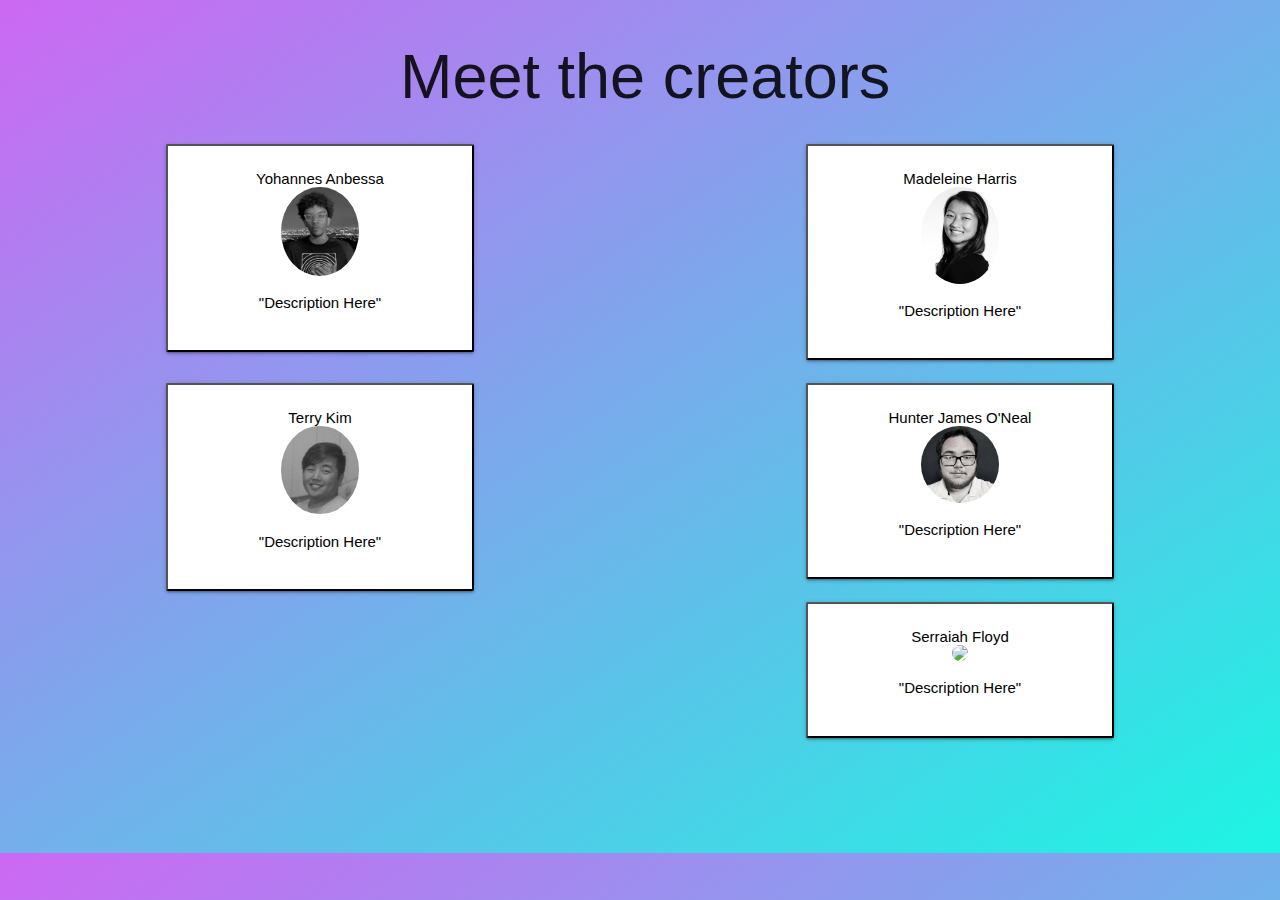
==== assets/githubindex.html @ 57cad11a "newcom" ====
<!DOCTYPE html>
<html lang="en">
<head>
  
    <meta charset="UTF-8">
    <meta name="viewport" content="width=device-width, initial-scale=1.0" />
    <meta http-equiv="X-UA-Compatible" content="ie=edge" />
    <title>About Us!</title>
    <link rel="stylesheet" href="./assets/style.css">
    <link rel="stylesheet" href="https://cdnjs.cloudflare.com/ajax/libs/materialize/1.0.0/css/materialize.min.css">
    <script src="https://cdnjs.cloudflare.com/ajax/libs/materialize/1.0.0/js/materialize.min.js"></script>
    <link rel="stylesheet" href="githubindex.css">


    
  <h1>Meet the creators</h1>
      
  <div class="row">
    <div class="col s12 m5">
      
      <div class="center-align">
        <a href="https://github.com/yohananb">
      <button class="card-panel hoverable"class="card-panel white">
        <span class="yalink"></span>
        <span class="black-text" class="center-align">Yohannes Anbessa</span>
        <div class="center-align"></div>
        <img " src="../assets/images/Yohannes.jpg" class="circle" class="yohannes">
        
         
         
        <p>"Description Here"</p>
      </div>
    </button>
  </div>

        
    <div class="row">
      <div class="col s12 m5">
       
          <a href="https://github.com/miss-mad">
        <button class="card-panel hoverable" class="card-panel white">
          <span class="yalink"></span>
          <span class="black-text">Madeleine Harris</span>
          <div class="center-align">
          <img src="../assets/images/Madeleine.jpg" class="circle">
          <div class="center-align">
           
          <p>"Description Here"</p>
        </div>
      </button>
    </div>
  





          
      <div class="row">
        <div  class="col s12 m5">
          <div class="center-align">
            <a href="https://github.com/TeryKing">
          <button class="card-panel hoverable" class="card-panel white">
            <span class="yalink"></span>
            <span class="black-text">Terry Kim</span>
            <div class="center-align"></div>
            <img src="../assets/images/Terry" class="circle">
             
             
            <p>"Description Here"</p>
          </div>
        </button>
      </div>
    



            
        <div class="row">
          <div class="col s12 m5">
            <div  class="center-align">
              <a href="https://github.com/HellaHunter">
            <button class="card-panel hoverable"  class="card-panel white">
              <span class="yalink"></span>
              <span class="black-text">Hunter James O'Neal</span>
              <div class="center-align"></div>
              <img src="../assets/images/Hunter.jpg" class="circle">
               
               
              <p>"Description Here"</p>
            </div>
          </button>
        </div>


        <div class="row">
          <div class="col s12 m5">
            <div  class="center-align">
              <a href="https://github.com/serraiahjean">
            <button class="card-panel hoverable"  class="card-panel white">
              <span class="yalink"></span>
              <span class="black-text">Serraiah Floyd</span>
              <div class="center-align"></div>
              <img src="../download.jpg" class="circle">
               
               
              <p>"Description Here"</p>
            </div>
          </button>
        </div>
      
      



<body>
    
</body>
---- assets/githubindex.css ----
body{
    font-family:'Franklin Gothic Medium', 'Arial Narrow', Arial, sans-serif;
    text-align: center;
    margin-right: -20%;
    background-image: linear-gradient(to bottom right, rgb(204, 104, 243),rgb(29, 245, 227));

 
}


h1{
    margin-right: 16%;
}

p,span{
    font-weight: 500;
}

img{
    
    width: 30%;}


button{
    width:50%;
}
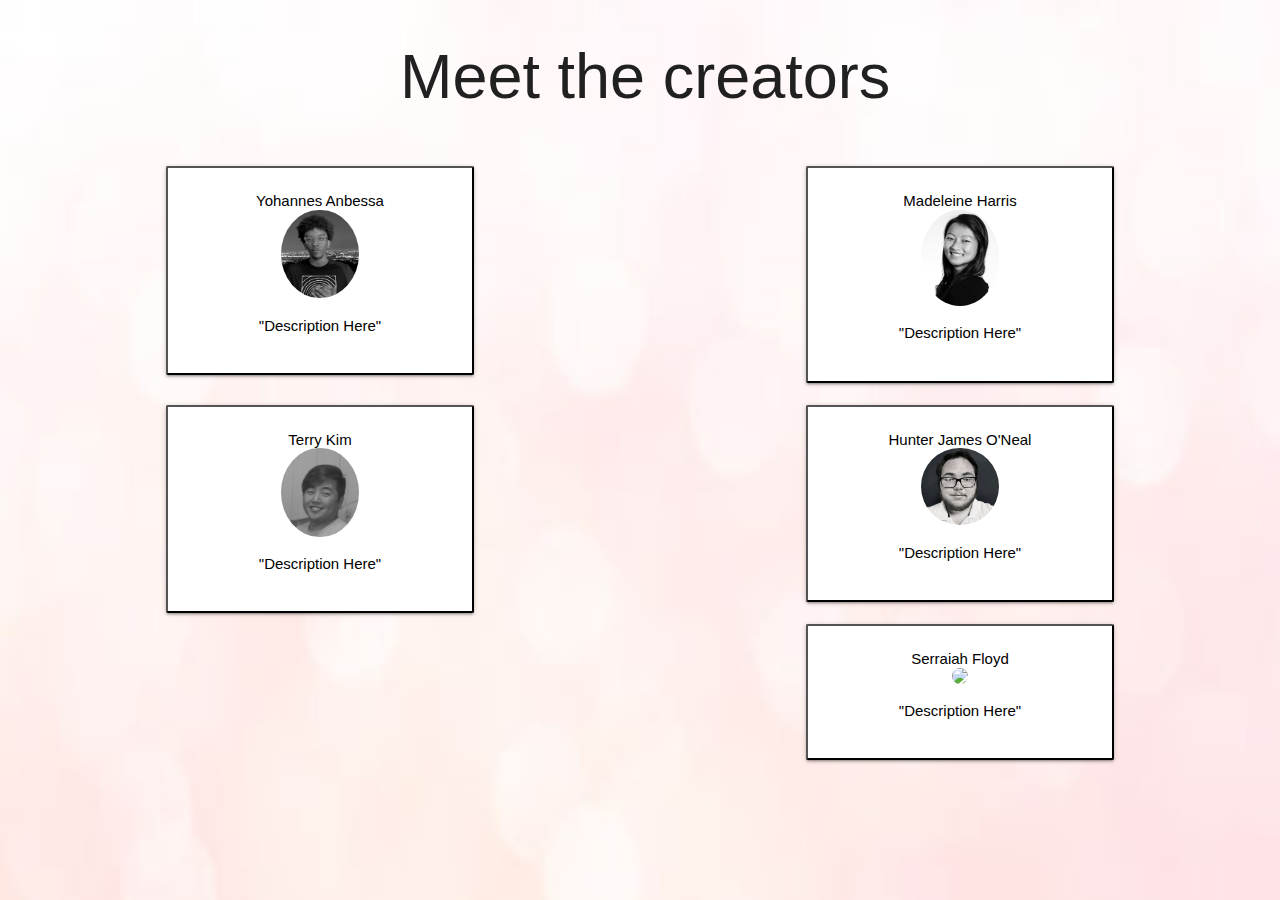
==== commit 4f262348: "Complete, doing a new push from different device" ====
--- a/assets/githubindex.html
+++ b/assets/githubindex.html
@@ -14,7 +14,7 @@
 
     
   <h1>Meet the creators</h1>
-      
+      <br>
   <div class="row">
     <div class="col s12 m5">
       
@@ -24,7 +24,7 @@
         <span class="yalink"></span>
         <span class="black-text" class="center-align">Yohannes Anbessa</span>
         <div class="center-align"></div>
-        <img " src="../assets/images/Yohannes.jpg" class="circle" class="yohannes">
+        <img src="../assets/images/Yohannes.jpg" class="circle" >
         
          
          
@@ -64,7 +64,7 @@
             <span class="yalink"></span>
             <span class="black-text">Terry Kim</span>
             <div class="center-align"></div>
-            <img src="../assets/images/Terry" class="circle">
+            <img src="../assets/images/Terry.jpg" class="circle">
              
              
             <p>"Description Here"</p>
--- a/assets/githubindex.css
+++ b/assets/githubindex.css
@@ -1,9 +1,14 @@
+html{
+    background:url("./images/backgroud.PNG");/*Added this to change background, can edit with this*/
+    background-repeat: no-repeat; /*Added this to change background, can edit with this*/
+    background-size: 2560px 1762px;/*Added this to change background, can edit with this*/
+
+}
 
 body{
     font-family:'Franklin Gothic Medium', 'Arial Narrow', Arial, sans-serif;
     text-align: center;
     margin-right: -20%;
-    background-image: linear-gradient(to bottom right, rgb(204, 104, 243),rgb(29, 245, 227));
 
  
 }
@@ -12,6 +17,7 @@
 h1{
     margin-right: 16%;
 }
+
 
 p,span{
     font-weight: 500;
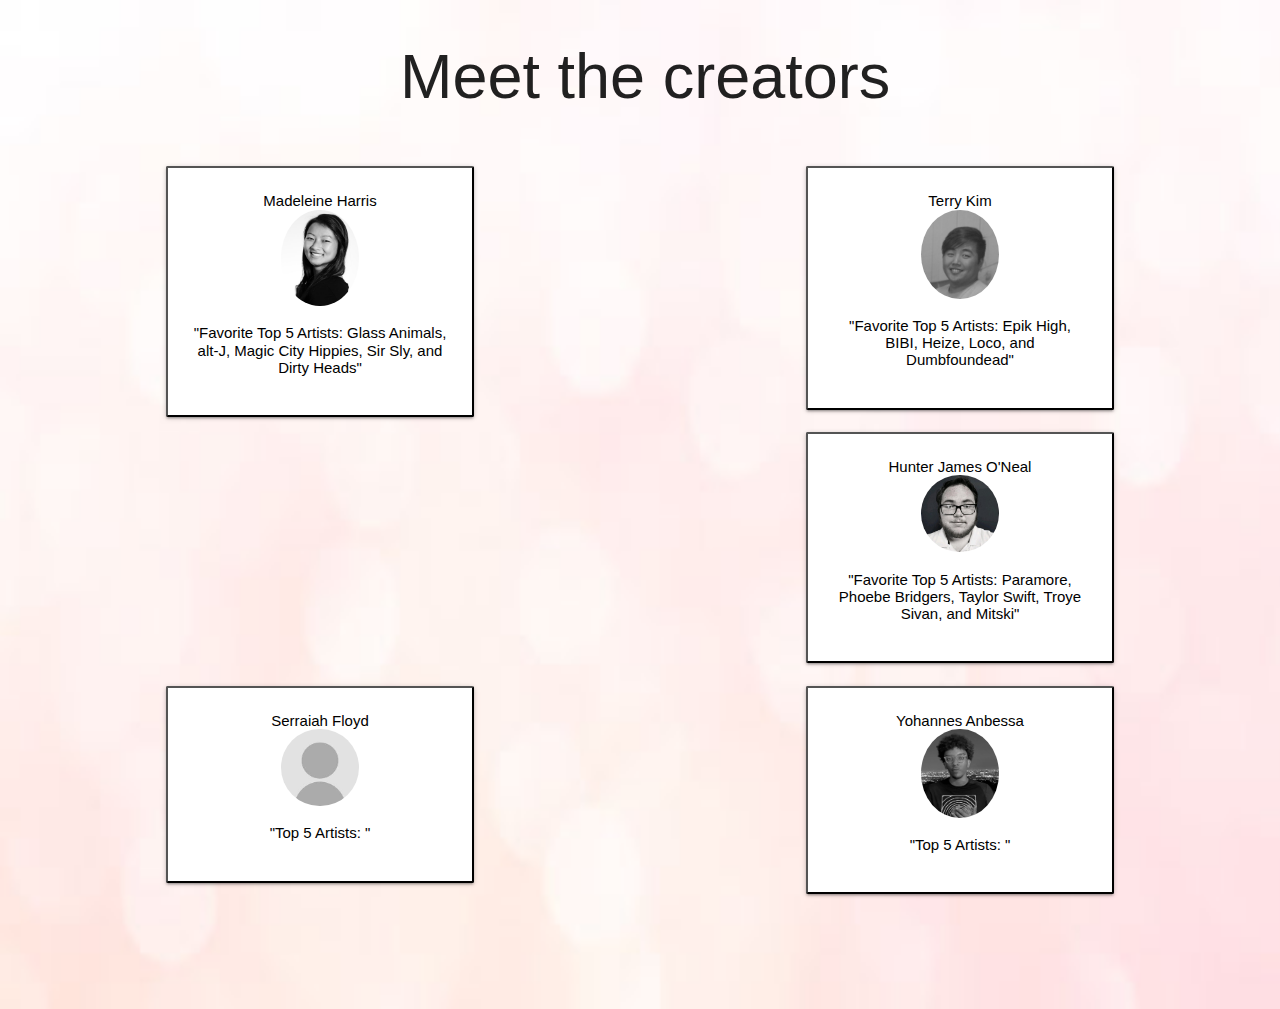
==== commit 2c67578e: "Search bar fixes, after local storage, merging for css edits" ====
--- a/assets/githubindex.html
+++ b/assets/githubindex.html
@@ -22,13 +22,13 @@
         <a href="https://github.com/yohananb">
       <button class="card-panel hoverable"class="card-panel white">
         <span class="yalink"></span>
-        <span class="black-text" class="center-align">Yohannes Anbessa</span>
+        <span class="black-text" class="center-align">Madeleine Harris</span>
         <div class="center-align"></div>
-        <img src="../assets/images/Yohannes.jpg" class="circle" >
+        <img src="../assets/images/Madeleine.jpg" class="circle" >
         
          
          
-        <p>"Description Here"</p>
+        <p>"Favorite Top 5 Artists: Glass Animals, alt-J, Magic City Hippies, Sir Sly, and Dirty Heads"</p>
       </div>
     </button>
   </div>
@@ -40,12 +40,12 @@
           <a href="https://github.com/miss-mad">
         <button class="card-panel hoverable" class="card-panel white">
           <span class="yalink"></span>
-          <span class="black-text">Madeleine Harris</span>
+          <span class="black-text">Terry Kim</span>
           <div class="center-align">
-          <img src="../assets/images/Madeleine.jpg" class="circle">
+          <img src="../assets/images/Terry.jpg" class="circle">
           <div class="center-align">
            
-          <p>"Description Here"</p>
+          <p>"Favorite Top 5 Artists: Epik High, BIBI, Heize, Loco, and Dumbfoundead"</p>
         </div>
       </button>
     </div>
@@ -62,12 +62,10 @@
             <a href="https://github.com/TeryKing">
           <button class="card-panel hoverable" class="card-panel white">
             <span class="yalink"></span>
-            <span class="black-text">Terry Kim</span>
+            <span class="black-text">Hunter James O'Neal</span>
             <div class="center-align"></div>
-            <img src="../assets/images/Terry.jpg" class="circle">
-             
-             
-            <p>"Description Here"</p>
+            <img src="../assets/images/Hunter.jpg" class="circle">
+            <p>"Favorite Top 5 Artists: Paramore, Phoebe Bridgers, Taylor Swift, Troye Sivan, and Mitski"</p>
           </div>
         </button>
       </div>
@@ -82,12 +80,10 @@
               <a href="https://github.com/HellaHunter">
             <button class="card-panel hoverable"  class="card-panel white">
               <span class="yalink"></span>
-              <span class="black-text">Hunter James O'Neal</span>
+              <span class="black-text">Serraiah Floyd</span>
               <div class="center-align"></div>
-              <img src="../assets/images/Hunter.jpg" class="circle">
-               
-               
-              <p>"Description Here"</p>
+              <img src="../assets/images/download.jpg" class="circle">
+              <p>"Top 5 Artists: "</p>
             </div>
           </button>
         </div>
@@ -99,12 +95,12 @@
               <a href="https://github.com/serraiahjean">
             <button class="card-panel hoverable"  class="card-panel white">
               <span class="yalink"></span>
-              <span class="black-text">Serraiah Floyd</span>
+              <span class="black-text">Yohannes Anbessa</span>
               <div class="center-align"></div>
-              <img src="../download.jpg" class="circle">
+              <img src="../assets/images/Yohannes.jpg" class="circle">
                
                
-              <p>"Description Here"</p>
+              <p>"Top 5 Artists: "</p>
             </div>
           </button>
         </div>
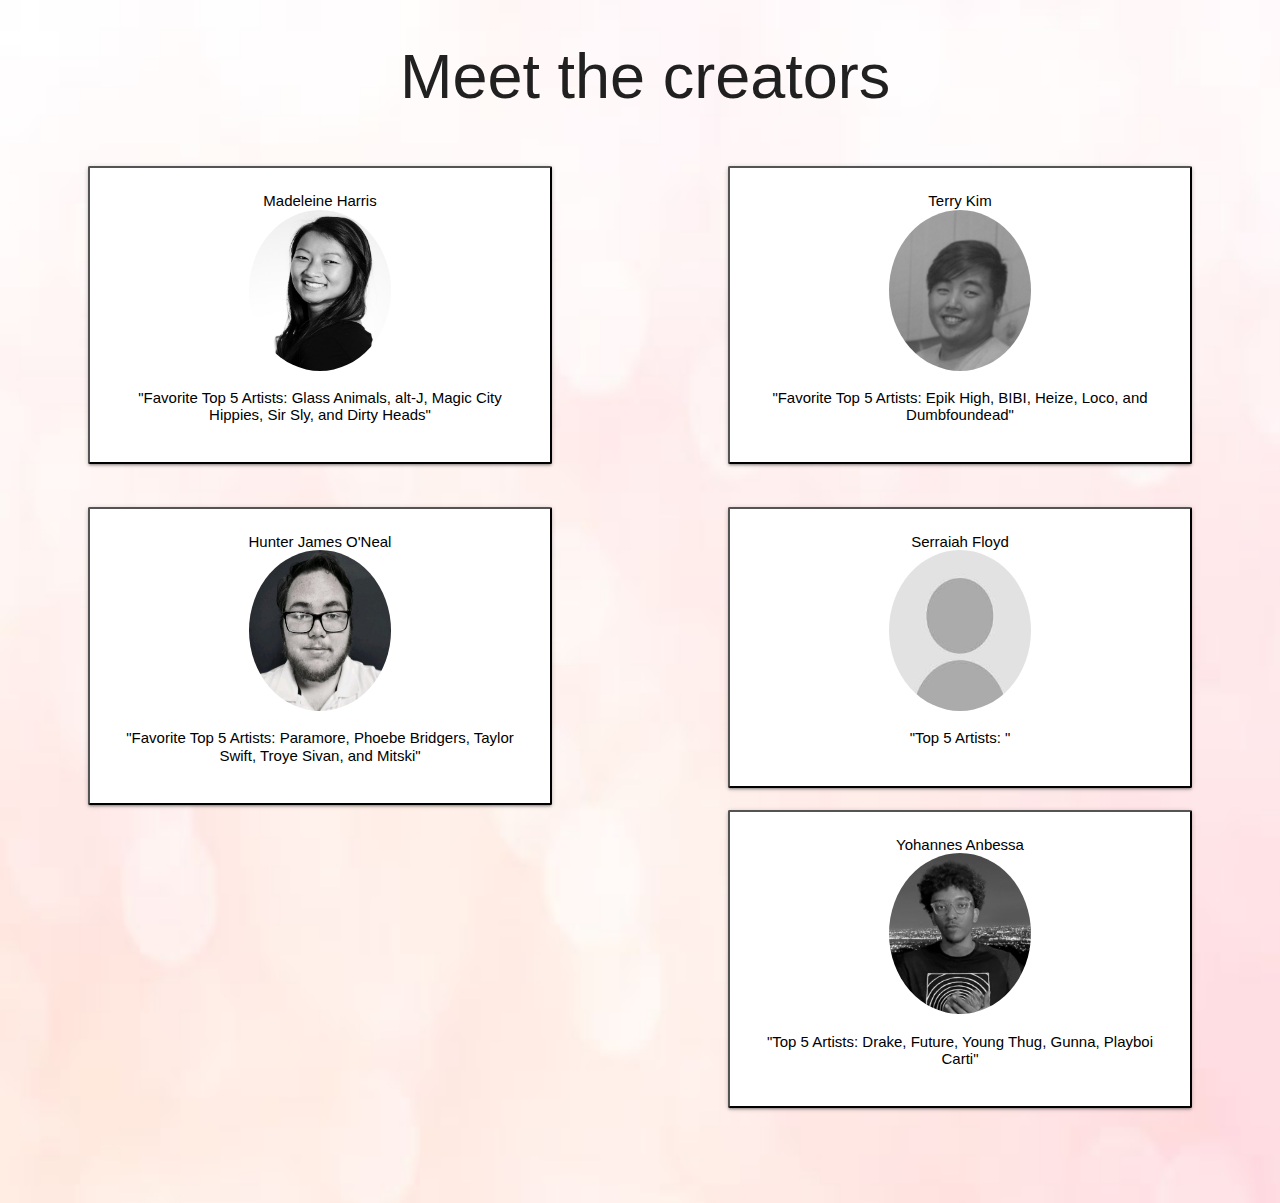
==== commit c80ce13c: "saving" ====
--- a/assets/githubindex.html
+++ b/assets/githubindex.html
@@ -8,7 +8,6 @@
     <title>About Us!</title>
     <link rel="stylesheet" href="./assets/style.css">
     <link rel="stylesheet" href="https://cdnjs.cloudflare.com/ajax/libs/materialize/1.0.0/css/materialize.min.css">
-    <script src="https://cdnjs.cloudflare.com/ajax/libs/materialize/1.0.0/js/materialize.min.js"></script>
     <link rel="stylesheet" href="githubindex.css">
 
 
@@ -16,98 +15,80 @@
   <h1>Meet the creators</h1>
       <br>
   <div class="row">
-    <div class="col s12 m5">
-      
+    <div class="col s6 m5">
       <div class="center-align">
-        <a href="https://github.com/yohananb">
+        <a href="https://github.com/miss-mad">
       <button class="card-panel hoverable"class="card-panel white">
         <span class="yalink"></span>
         <span class="black-text" class="center-align">Madeleine Harris</span>
         <div class="center-align"></div>
         <img src="../assets/images/Madeleine.jpg" class="circle" >
-        
-         
-         
         <p>"Favorite Top 5 Artists: Glass Animals, alt-J, Magic City Hippies, Sir Sly, and Dirty Heads"</p>
+      </button>
       </div>
-    </button>
   </div>
 
         
     <div class="row">
-      <div class="col s12 m5">
-       
-          <a href="https://github.com/miss-mad">
+      <div class="col s6 m5">
+          <a href="https://github.com/TeryKing">
         <button class="card-panel hoverable" class="card-panel white">
           <span class="yalink"></span>
           <span class="black-text">Terry Kim</span>
           <div class="center-align">
           <img src="../assets/images/Terry.jpg" class="circle">
           <div class="center-align">
-           
           <p>"Favorite Top 5 Artists: Epik High, BIBI, Heize, Loco, and Dumbfoundead"</p>
+        </button>
         </div>
-      </button>
     </div>
   
-
-
-
-
-
-          
       <div class="row">
-        <div  class="col s12 m5">
+        <div  class="col s6 m5">
           <div class="center-align">
-            <a href="https://github.com/TeryKing">
+            <a href="https://github.com/HellaHunter">
           <button class="card-panel hoverable" class="card-panel white">
             <span class="yalink"></span>
             <span class="black-text">Hunter James O'Neal</span>
             <div class="center-align"></div>
             <img src="../assets/images/Hunter.jpg" class="circle">
             <p>"Favorite Top 5 Artists: Paramore, Phoebe Bridgers, Taylor Swift, Troye Sivan, and Mitski"</p>
+          </button>
           </div>
-        </button>
       </div>
     
-
-
-
-            
         <div class="row">
-          <div class="col s12 m5">
+          <div class="col s6 m5">
             <div  class="center-align">
-              <a href="https://github.com/HellaHunter">
+              <a href="https://github.com/serraiahjean">
             <button class="card-panel hoverable"  class="card-panel white">
               <span class="yalink"></span>
               <span class="black-text">Serraiah Floyd</span>
               <div class="center-align"></div>
               <img src="../assets/images/download.jpg" class="circle">
               <p>"Top 5 Artists: "</p>
+            </button>
             </div>
-          </button>
         </div>
 
-
         <div class="row">
-          <div class="col s12 m5">
+          <div class="col s6 m5">
             <div  class="center-align">
-              <a href="https://github.com/serraiahjean">
+              <a href="https://github.com/yohananb">
             <button class="card-panel hoverable"  class="card-panel white">
               <span class="yalink"></span>
               <span class="black-text">Yohannes Anbessa</span>
               <div class="center-align"></div>
               <img src="../assets/images/Yohannes.jpg" class="circle">
-               
-               
-              <p>"Top 5 Artists: "</p>
+              <p>"Top 5 Artists: Drake, Future, Young Thug, Gunna, Playboi Carti"</p>
+            </button>
             </div>
-          </button>
         </div>
       
       
 
 
+        <script src="https://cdnjs.cloudflare.com/ajax/libs/materialize/1.0.0/js/materialize.min.js"></script>
 
 <body>
     
--- a/assets/githubindex.css
+++ b/assets/githubindex.css
@@ -1,8 +1,8 @@
 html{
-    background:url("./images/backgroud.PNG");/*Added this to change background, can edit with this*/
-    background-repeat: no-repeat; /*Added this to change background, can edit with this*/
-    background-size: 2560px 1762px;/*Added this to change background, can edit with this*/
-
+    background:url("./images/backgroud.PNG");
+    background-repeat: no-repeat; 
+    background-size: 2560px 1762px;
+    min-height: 100%;
 }
 
 body{
@@ -25,10 +25,23 @@
 
 img{
     
-    width: 30%;}
+    width: 142px;
+    height: 161px;
+}
 
 
 button{
-    width:50%;
+    width:75%;
 }
 
+@media screen and (max-width: 800px){
+    .row{
+        display: flex;
+        flex-wrap: wrap;
+        flex-direction: column;
+        justify-content: center;
+        align-items: center;
+        align-content: center;
+    }
+}
+    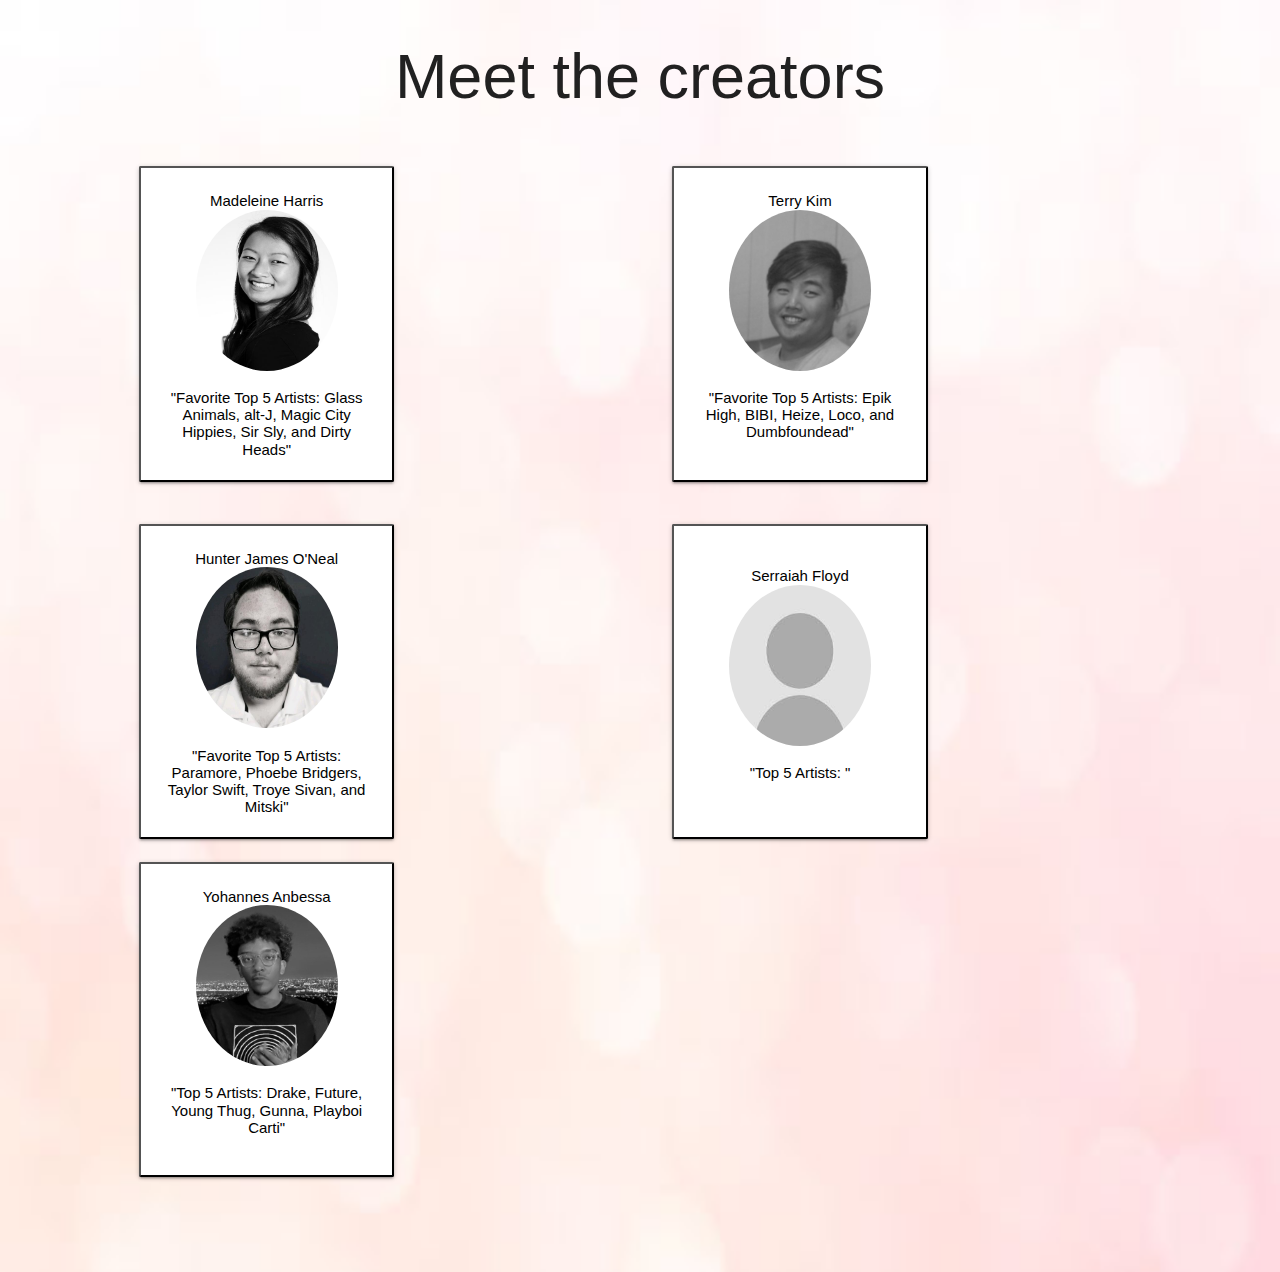
==== commit c93d17ac: "merged from main and cleaned up more" ====
--- a/assets/githubindex.html
+++ b/assets/githubindex.html
@@ -10,12 +10,12 @@
     <link rel="stylesheet" href="https://cdnjs.cloudflare.com/ajax/libs/materialize/1.0.0/css/materialize.min.css">
     <link rel="stylesheet" href="githubindex.css">
 
-
-    
+</head>
+<body>   
   <h1>Meet the creators</h1>
       <br>
   <div class="row">
-    <div class="col s6 m5">
+    <div class="col s12 m5">
       <div class="center-align">
         <a href="https://github.com/miss-mad">
       <button class="card-panel hoverable"class="card-panel white">
@@ -30,7 +30,7 @@
 
         
     <div class="row">
-      <div class="col s6 m5">
+      <div class="col s12 m5">
           <a href="https://github.com/TeryKing">
         <button class="card-panel hoverable" class="card-panel white">
           <span class="yalink"></span>
@@ -44,7 +44,7 @@
     </div>
   
       <div class="row">
-        <div  class="col s6 m5">
+        <div  class="col s12 m5">
           <div class="center-align">
             <a href="https://github.com/HellaHunter">
           <button class="card-panel hoverable" class="card-panel white">
@@ -58,7 +58,7 @@
       </div>
     
         <div class="row">
-          <div class="col s6 m5">
+          <div class="col s12 m5">
             <div  class="center-align">
               <a href="https://github.com/serraiahjean">
             <button class="card-panel hoverable"  class="card-panel white">
@@ -67,12 +67,12 @@
               <div class="center-align"></div>
               <img src="../assets/images/download.jpg" class="circle">
               <p>"Top 5 Artists: "</p>
-            </button>
             </div>
+          </button>
         </div>
 
         <div class="row">
-          <div class="col s6 m5">
+          <div class="col s12 m5">
             <div  class="center-align">
               <a href="https://github.com/yohananb">
             <button class="card-panel hoverable"  class="card-panel white">
@@ -90,6 +90,6 @@
 
         <script src="https://cdnjs.cloudflare.com/ajax/libs/materialize/1.0.0/js/materialize.min.js"></script>
 
-<body>
+
     
 </body>--- a/assets/githubindex.css
+++ b/assets/githubindex.css
@@ -8,16 +8,9 @@
 body{
     font-family:'Franklin Gothic Medium', 'Arial Narrow', Arial, sans-serif;
     text-align: center;
-    margin-right: -20%;
-
+    align-items: center;
  
 }
-
-
-h1{
-    margin-right: 16%;
-}
-
 
 p,span{
     font-weight: 500;
@@ -31,10 +24,18 @@
 
 
 button{
-    width:75%;
+    width:50%;
+
+}
+
+.card-panel{
+    height: 315.25px !important;
 }
 
 @media screen and (max-width: 800px){
+    html{
+        background-size: cover;
+    }
     .row{
         display: flex;
         flex-wrap: wrap;
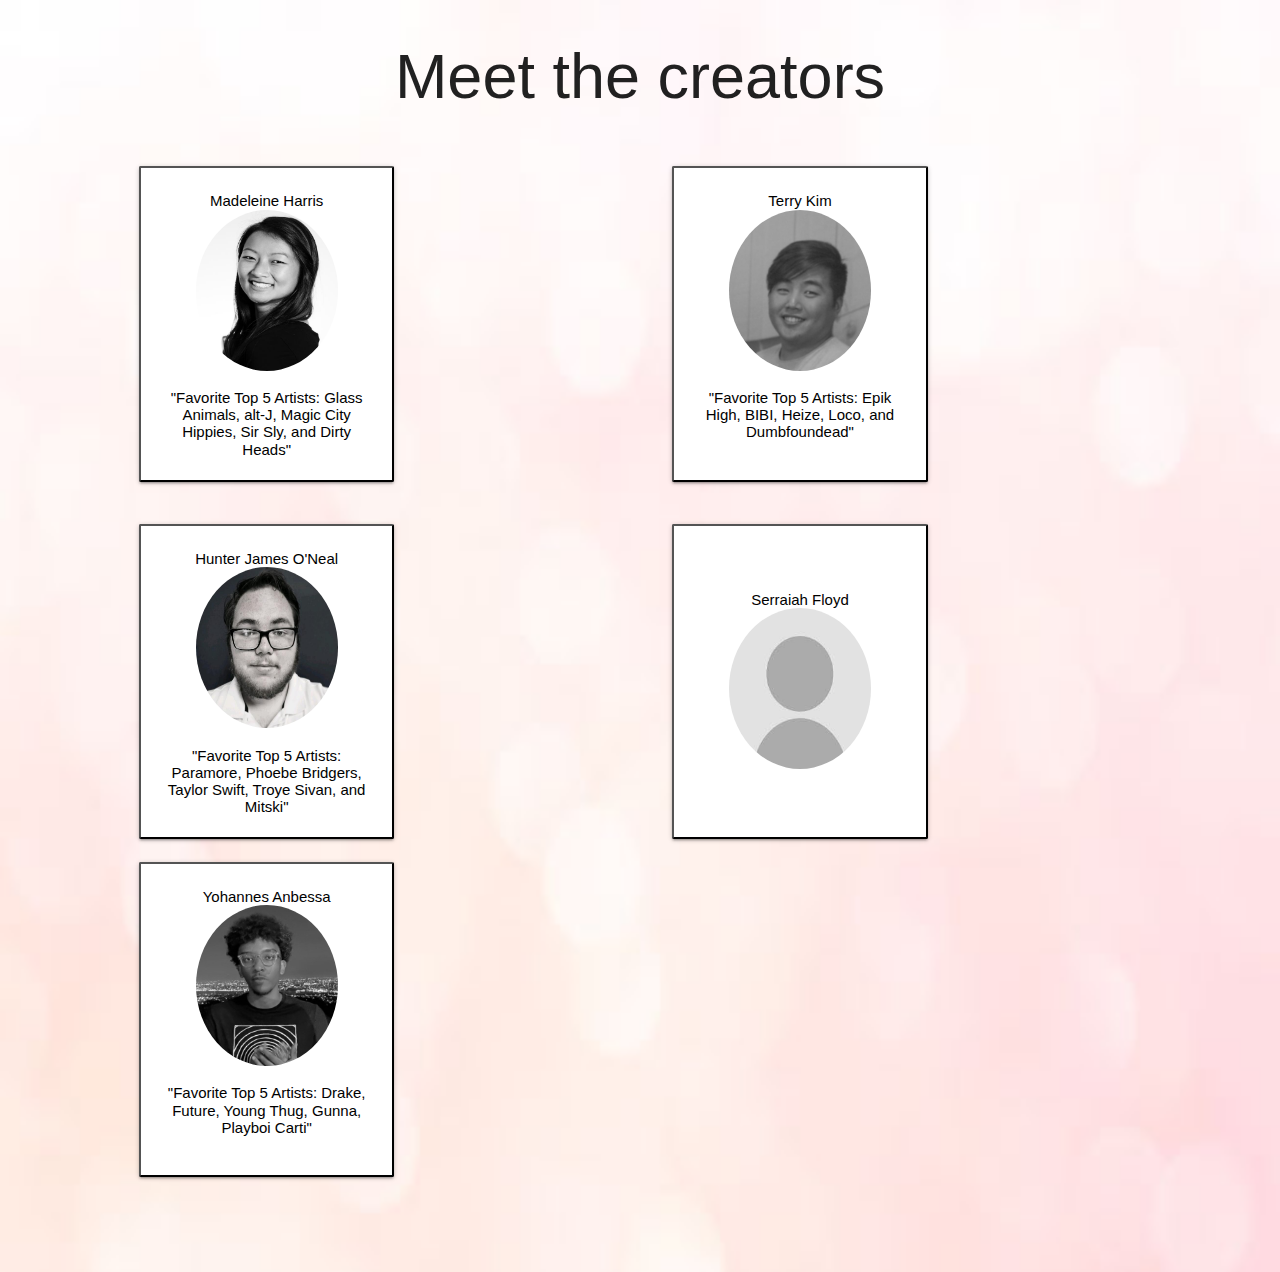
==== commit bda086e6: "youtube API: one variable name needed changing to work for song title video" ====
--- a/assets/githubindex.html
+++ b/assets/githubindex.html
@@ -66,7 +66,7 @@
               <span class="black-text">Serraiah Floyd</span>
               <div class="center-align"></div>
               <img src="../assets/images/download.jpg" class="circle">
-              <p>"Top 5 Artists: "</p>
+              <!-- <p>"Top 5 Artists: "</p> -->
             </div>
           </button>
         </div>
@@ -80,7 +80,7 @@
               <span class="black-text">Yohannes Anbessa</span>
               <div class="center-align"></div>
               <img src="../assets/images/Yohannes.jpg" class="circle">
-              <p>"Top 5 Artists: Drake, Future, Young Thug, Gunna, Playboi Carti"</p>
+              <p>"Favorite Top 5 Artists: Drake, Future, Young Thug, Gunna, Playboi Carti"</p>
             </button>
             </div>
         </div>
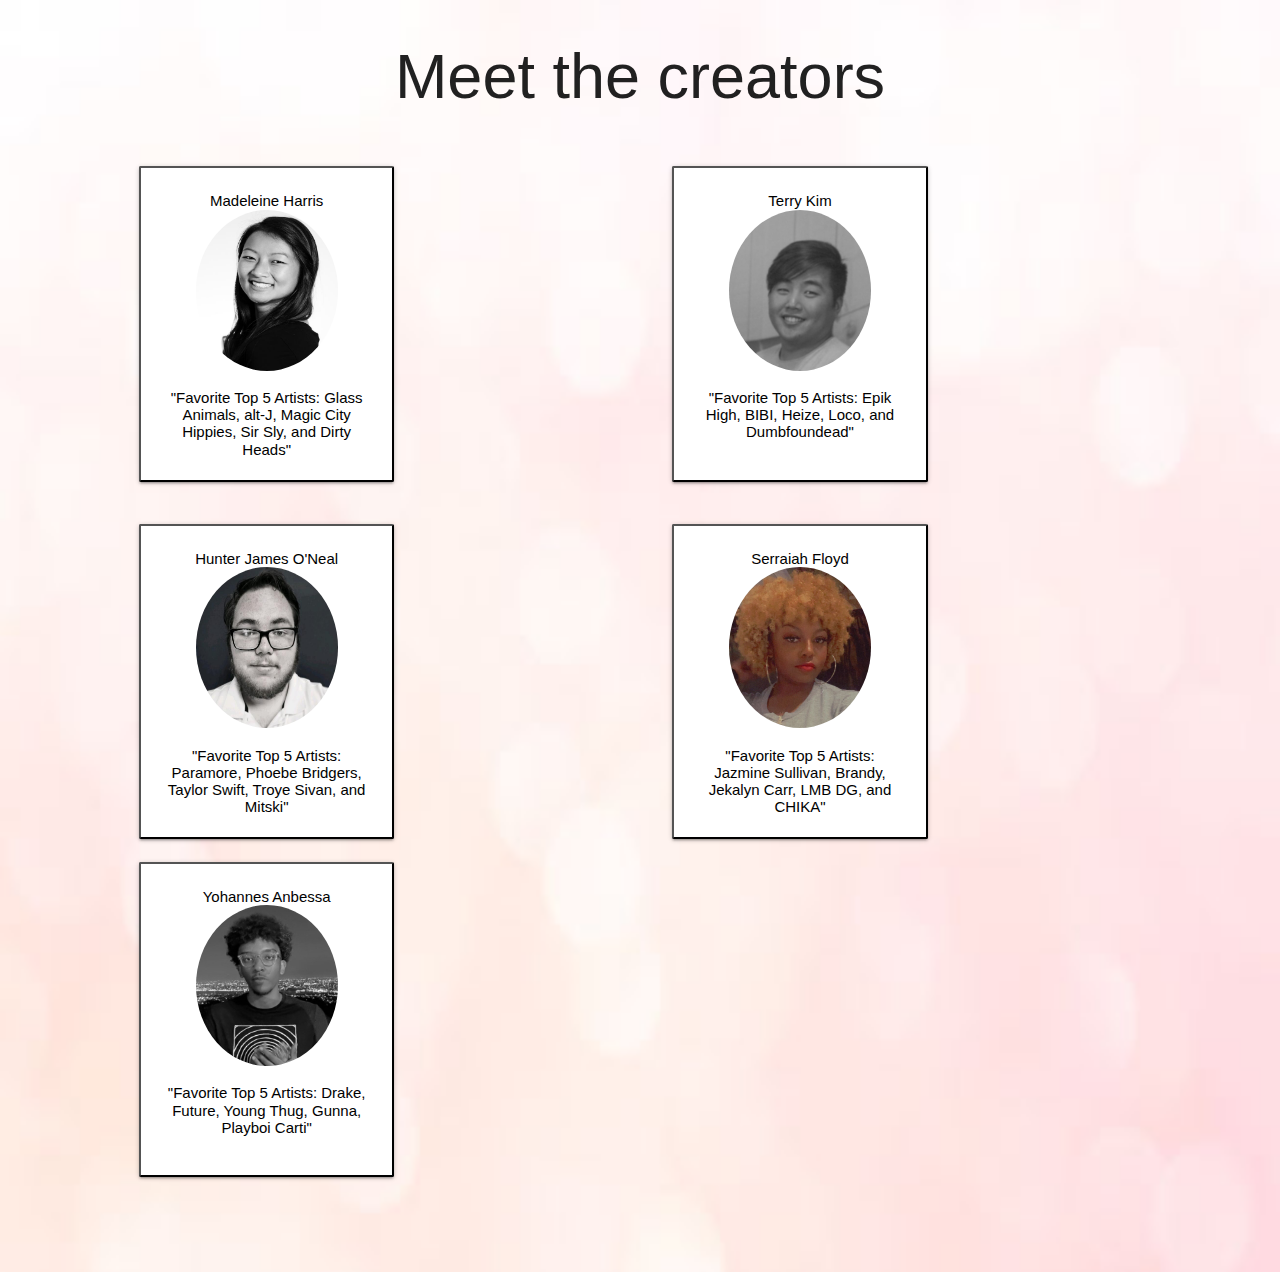
==== commit c21a763b: "Merge pull request #49 from miss-mad/serraiah-aboutus-info-and-updated-readme-screenshots" ====
--- a/assets/githubindex.html
+++ b/assets/githubindex.html
@@ -65,8 +65,8 @@
               <span class="yalink"></span>
               <span class="black-text">Serraiah Floyd</span>
               <div class="center-align"></div>
-              <img src="../assets/images/download.jpg" class="circle">
-              <!-- <p>"Top 5 Artists: "</p> -->
+              <img src="../assets/images/Serraiah.jpg" class="circle">
+              <p>"Favorite Top 5 Artists: Jazmine Sullivan, Brandy, Jekalyn Carr, LMB DG, and CHIKA"</p>
             </div>
           </button>
         </div>
